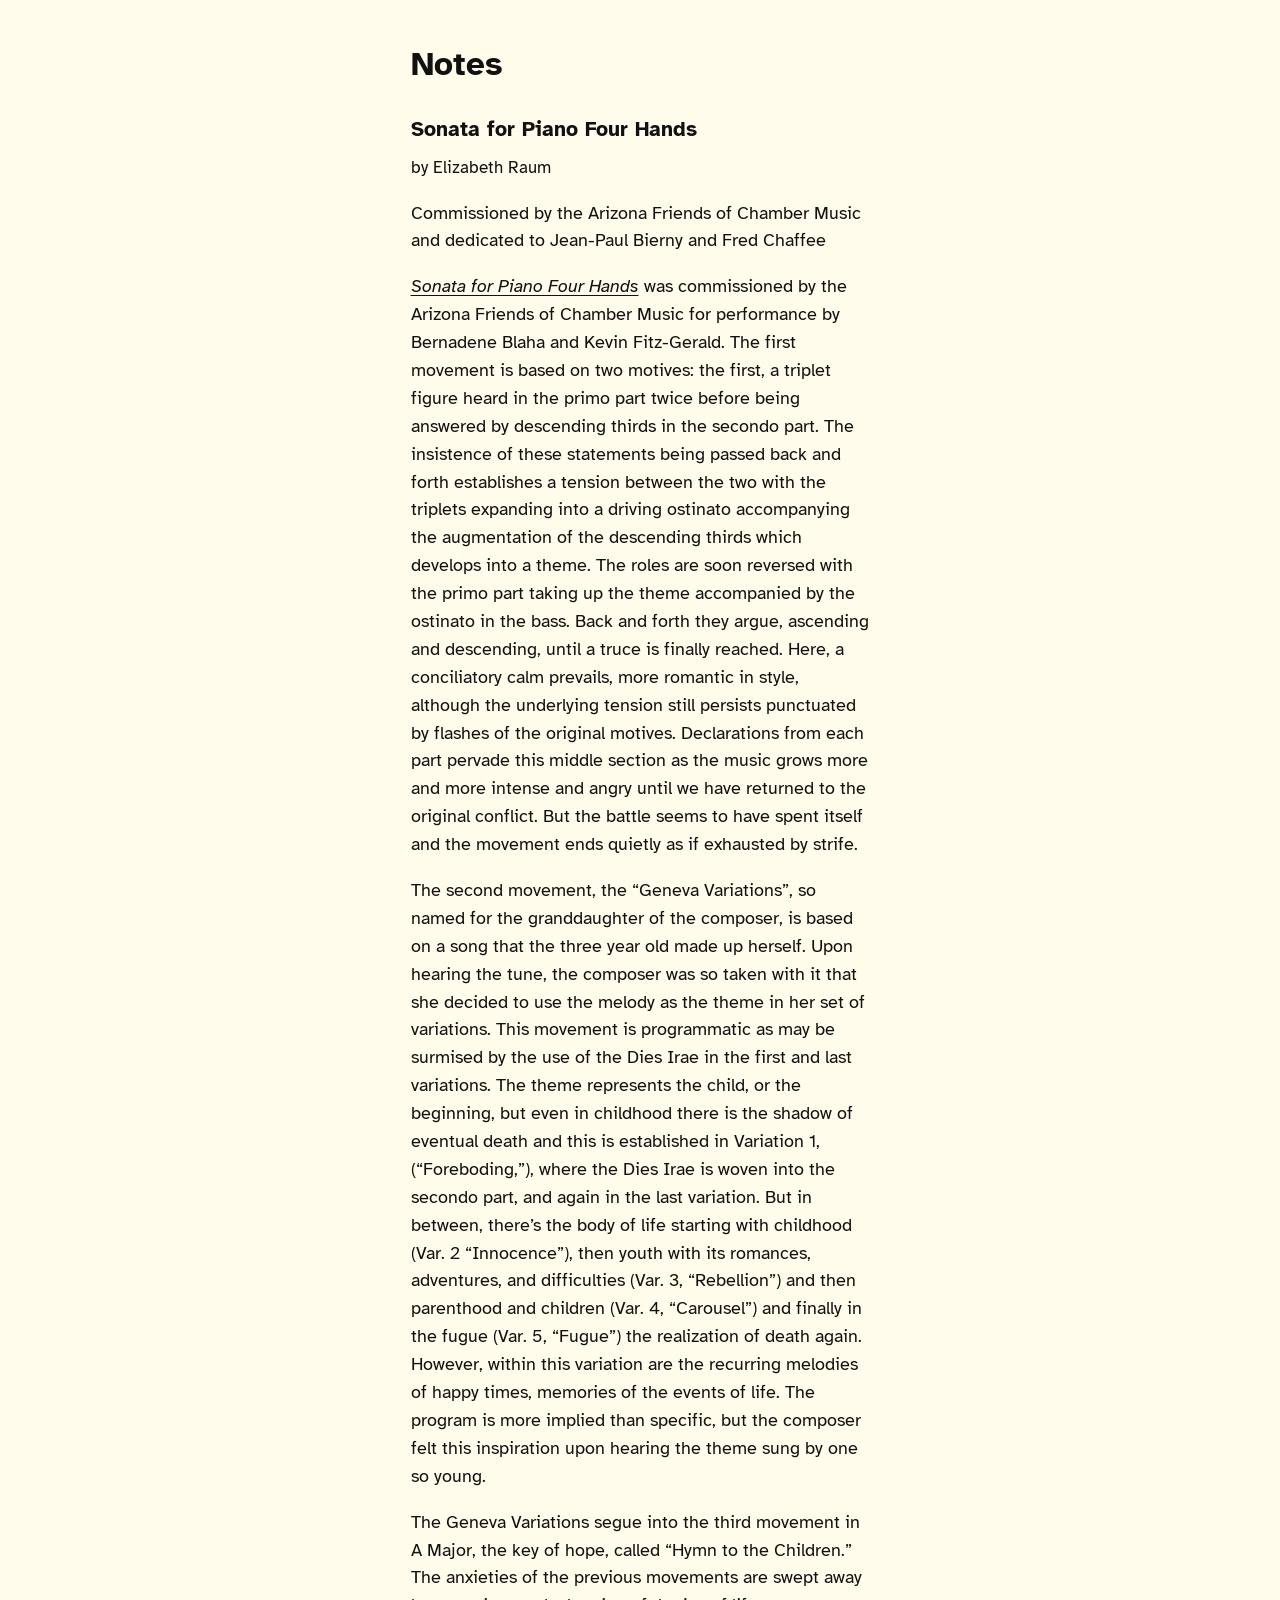
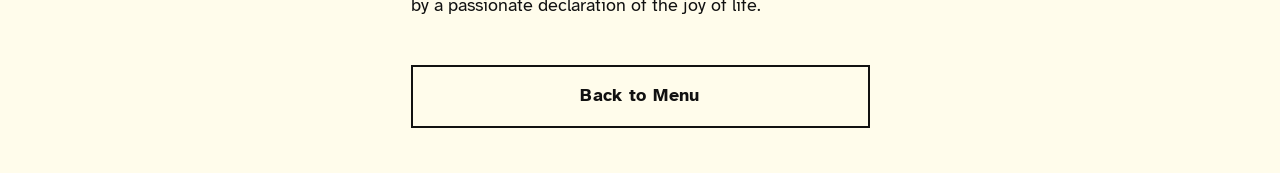
==== notes.html @ 63290809 "Initial commit" ====
<!DOCTYPE html>
<html lang="en">
<head>
  <meta charset="utf-8">
  <meta name="viewport" content="width=device-width, initial-scale=1">
  <meta name="theme-color" content="#FFFCEB">
  <title>Notes — Hands Together for Opera</title>
  <link rel="preconnect" href="https://fonts.googleapis.com">
  <link rel="preconnect" href="https://fonts.gstatic.com" crossorigin>
  <link href="https://fonts.googleapis.com/css2?family=Atkinson+Hyperlegible:ital,wght@0,400;0,700;1,400;1,700&display=swap" rel="stylesheet">
  <link rel="stylesheet" href="styles.css">
</head>
<body>
  <a class="skip-link" href="#page-title">Skip to main content</a>
  <main class="page">
    <h1 id="page-title" tabindex="-1">Notes</h1>

    <article>
      <h2>Sonata for Piano Four Hands</h2>
      <p class="composer">by Elizabeth Raum</p>
      <p>Commissioned by the Arizona Friends of Chamber Music and dedicated to Jean-Paul Bierny and Fred Chaffee</p>

      <p><a href="https://collections.cmccanada.org/final/Portal/Music-Library.aspx?component=AAEY&record=ffe3ba01-eb81-46fa-9c41-0b2122c32ba8&lang=en-CA"><cite>Sonata for Piano Four Hands</cite></a> was commissioned by the Arizona Friends of Chamber Music for performance by Bernadene Blaha and Kevin Fitz-Gerald. The first movement is based on two motives: the first, a triplet figure heard in the primo part twice before being answered by descending thirds in the secondo part. The insistence of these statements being passed back and forth establishes a tension between the two with the triplets expanding into a driving ostinato accompanying the augmentation of the descending thirds which develops into a theme. The roles are soon reversed with the primo part taking up the theme accompanied by the ostinato in the bass. Back and forth they argue, ascending and descending, until a truce is finally reached. Here, a conciliatory calm prevails, more romantic in style, although the underlying tension still persists punctuated by flashes of the original motives. Declarations from each part pervade this middle section as the music grows more and more intense and angry until we have returned to the original conflict. But the battle seems to have spent itself and the movement ends quietly as if exhausted by strife.</p>

      <p>The second movement, the “Geneva Variations”, so named for the granddaughter of the composer, is based on a song that the three year old made up herself. Upon hearing the tune, the composer was so taken with it that she decided to use the melody as the theme in her set of variations. This movement is programmatic as may be surmised by the use of the Dies Irae in the first and last variations. The theme represents the child, or the beginning, but even in childhood there is the shadow of eventual death and this is established in Variation 1, (“Foreboding,”), where the Dies Irae is woven into the secondo part, and again in the last variation. But in between, there’s the body of life starting with childhood (Var. 2 “Innocence”), then youth with its romances, adventures, and difficulties (Var. 3, “Rebellion”) and then parenthood and children (Var. 4, “Carousel”) and finally in the fugue (Var. 5, “Fugue”) the realization of death again. However, within this variation are the recurring melodies of happy times, memories of the events of life. The program is more implied than specific, but the composer felt this inspiration upon hearing the theme sung by one so young.</p>

      <p>The Geneva Variations segue into the third movement in A Major, the key of hope, called “Hymn to the Children.” The anxieties of the previous movements are swept away by a passionate declaration of the joy of life.</p>
    </article>

    <a class="btn btn-back" href="index.html">Back to Menu</a>
  </main>
</body>
</html>
---- styles.css ----
:root {
  --bg: #FFFCEB;
  --text: #111111;
  --space: 1.25rem;
  --max: 28rem;
  --tap: 48px;
}

*,
*::before,
*::after {
  box-sizing: border-box;
}

html {
  font-size: 112.5%;
  -webkit-text-size-adjust: 100%;
}

body {
  margin: 0;
  min-height: 100dvh;
  font-family: "Atkinson Hyperlegible", "Segoe UI", sans-serif;
  background: var(--bg);
  color: var(--text);
  line-height: 1.55;
}

a {
  color: var(--text);
  text-underline-offset: 0.15em;
}

a:hover,
a:active {
  background: var(--text);
  color: var(--bg);
  text-decoration: none;
}


.skip-link {
  position: absolute;
  top: 0;
  left: 0;
  z-index: 100;
  padding: 0.75rem 1rem;
  background: var(--text);
  color: var(--bg);
  font-weight: 700;
  text-decoration: none;
  transform: translateY(-120%);
}

.skip-link:focus,
.skip-link:focus-visible {
  transform: translateY(0);
  outline: 3px solid var(--text);
  outline-offset: 3px;
}

a:focus-visible,
.btn:focus-visible {
  outline: 3px solid var(--text);
  outline-offset: 3px;
}

.page {
  width: min(100%, var(--max));
  margin: 0 auto;
  padding: calc(var(--space) * 1.5) var(--space) calc(var(--space) * 2);
}

.landing {
  min-height: 100dvh;
  display: flex;
  flex-direction: column;
  justify-content: center;
}

.landing-header {
  text-align: center;
  margin-bottom: calc(var(--space) * 2);
}

.landing-header h1 {
  margin: 0 0 0.75rem;
  font-size: clamp(1.6rem, 7vw, 2rem);
  line-height: 1.2;
  font-weight: 700;
}

.meta {
  margin: 0;
  font-size: 1.1rem;
}

.meta span {
  display: block;
}

.nav-list {
  list-style: none;
  margin: 0;
  padding: 0;
  display: flex;
  flex-direction: column;
  gap: 1rem;
}

.btn {
  display: flex;
  align-items: center;
  justify-content: center;
  min-height: var(--tap);
  padding: 0.85rem 1rem;
  border: 2px solid var(--text);
  background: var(--bg);
  color: var(--text);
  text-decoration: none;
  text-align: center;
  font: inherit;
  font-weight: 700;
  letter-spacing: 0.02em;
  cursor: pointer;
  -webkit-tap-highlight-color: transparent;
}

.btn:hover,
.btn:active,
.btn:focus-visible {
  background: var(--text);
  color: var(--bg);
}

.btn-back {
  margin-top: calc(var(--space) * 2);
  width: 100%;
}

h1 {
  margin: 0 0 1.25rem;
  font-size: clamp(1.5rem, 6.5vw, 1.85rem);
  line-height: 1.2;
}

h2 {
  margin: 1.75rem 0 0.65rem;
  font-size: 1.15rem;
  line-height: 1.3;
}

h3 {
  margin: 1.1rem 0 0.4rem;
  font-size: 1.05rem;
  font-weight: 700;
}

p {
  margin: 0 0 1rem;
}

.program-item {
  margin-bottom: 1.5rem;
}

.program-item > p {
  margin-bottom: 0.35rem;
}

.composer {
  font-size: 0.95rem;
}

.movements {
  margin: 0.5rem 1.25rem 0 0.75rem;
  padding-left: 1.5rem;
  padding-right: 0;
}

.movements li {
  margin-bottom: 0.25rem;
}

.pause {
  margin: 1.75rem 0;
  text-align: center;
  font-style: italic;
}

.fine {
  margin-top: 2rem;
  text-align: center;
  font-weight: 700;
}

.bio + .bio {
  margin-top: 2rem;
  padding-top: 1.5rem;
  border-top: 1px solid color-mix(in srgb, var(--text) 20%, transparent);
}

.links {
  margin-top: 0.75rem;
}

.links a {
  display: inline-block;
  min-height: var(--tap);
  padding: 0.5rem 0;
  text-underline-offset: 0.15em;
}

.links a:hover,
.links a:active,
.links a:focus-visible {
  background: var(--text);
  color: var(--bg);
  text-decoration: none;
  padding-inline: 0.35rem;
}

.sponsor-block {
  margin-bottom: 2rem;
}

.sponsor-block h2 {
  margin-top: 0;
}

.logo {
  display: block;
  width: auto;
  max-width: 9rem;
  height: auto;
  margin: 0.75rem auto 0.35rem;
}

.logo-wide {
  max-width: 100%;
}

.sponsor-name {
  margin: 0.35rem 0 0;
  font-weight: 700;
}

.visually-hidden {
  position: absolute;
  width: 1px;
  height: 1px;
  padding: 0;
  margin: -1px;
  overflow: hidden;
  clip: rect(0, 0, 0, 0);
  white-space: nowrap;
  border: 0;
}

@media (min-width: 40rem) {
  .page {
    padding-block: 2.5rem;
  }
}

.sponsor-list {
  list-style: none;
  margin: 0.75rem 0 0;
  padding: 0;
  display: flex;
  flex-direction: column;
  gap: 0.75rem;
}

.sponsor-list a {
  display: inline-flex;
  align-items: center;
  min-height: var(--tap);
  font-weight: 700;
  text-underline-offset: 0.15em;
}

.sponsor-list a:hover,
.sponsor-list a:active,
.sponsor-list a:focus-visible {
  background: var(--text);
  color: var(--bg);
  text-decoration: none;
  padding-inline: 0.35rem;
}

.sponsor-link {
  display: inline-flex;
  align-items: center;
  min-height: var(--tap);
  font-weight: 700;
  text-underline-offset: 0.15em;
}

.sponsor-link:hover,
.sponsor-link:active,
.sponsor-link:focus-visible {
  background: var(--text);
  color: var(--bg);
  text-decoration: none;
  padding-inline: 0.35rem;
}

#page-title {
  scroll-margin-top: 1rem;
}

#page-title:focus {
  outline: none;
}

#page-title:focus-visible {
  outline: 3px solid var(--text);
  outline-offset: 4px;
}

.opera-word {
  white-space: nowrap;
}

.opera-o {
  position: relative;
  display: inline-block;
}

.opera-o .rose {
  position: absolute;
  left: 50%;
  top: 50%;
  width: 1.28em;
  height: 1.28em;
  transform: translate(-50%, -50%);
  pointer-events: none;
  line-height: 0;
  z-index: 1;
}

.opera-o .rose svg {
  display: block;
  width: 100%;
  height: 100%;
  overflow: visible;
}

.duo {
  margin: 0 0 1.25rem;
  font-size: 1.15rem;
  font-weight: 700;
}

.venue {
  margin: 0.85rem 0 0;
  font-size: 1rem;
}

.venue span {
  display: block;
}

.landing-header .meta {
  margin-bottom: 0;
}

.sponsors-page {
  text-align: center;
}

.sponsors-page .sponsor-list {
  align-items: center;
}

.sponsors-page .sponsor-list a,
.sponsors-page .sponsor-link {
  justify-content: center;
}

.movements-numbered {
  list-style: none;
  padding-left: 0.75rem;
}
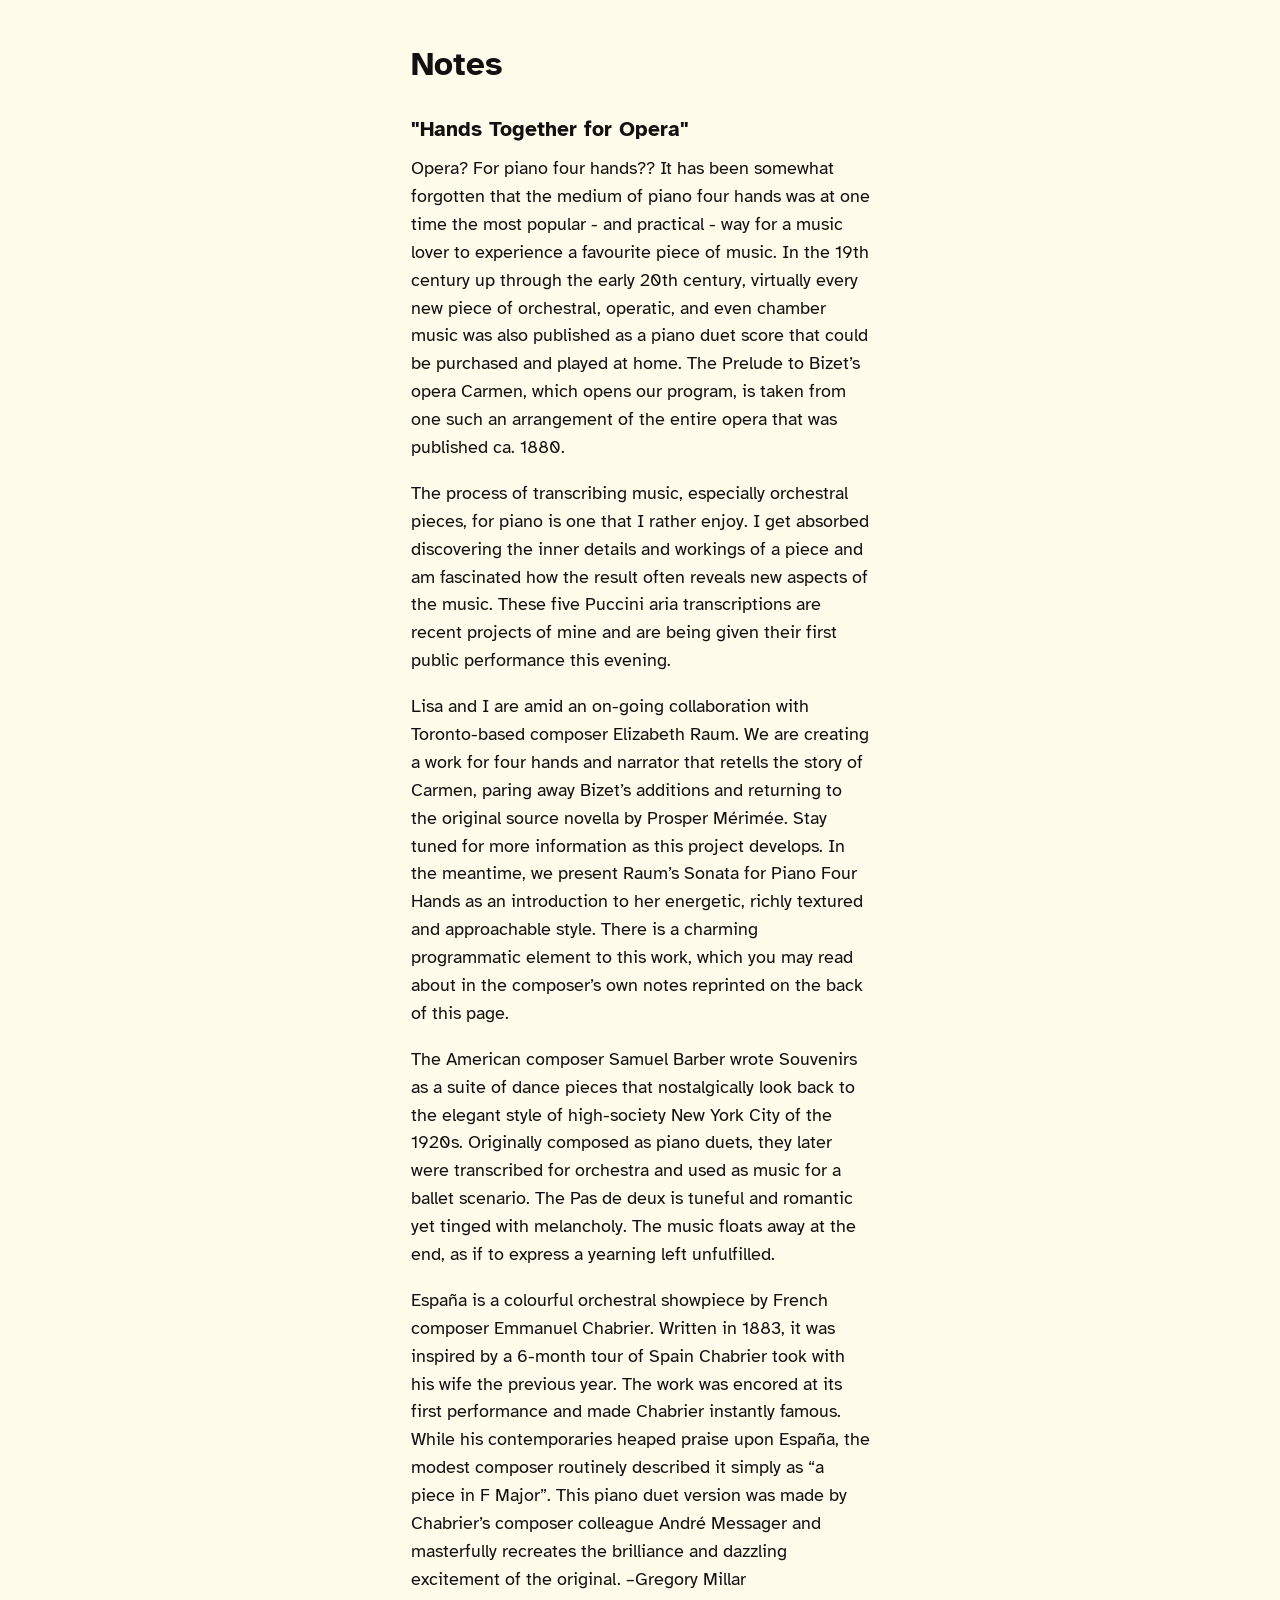
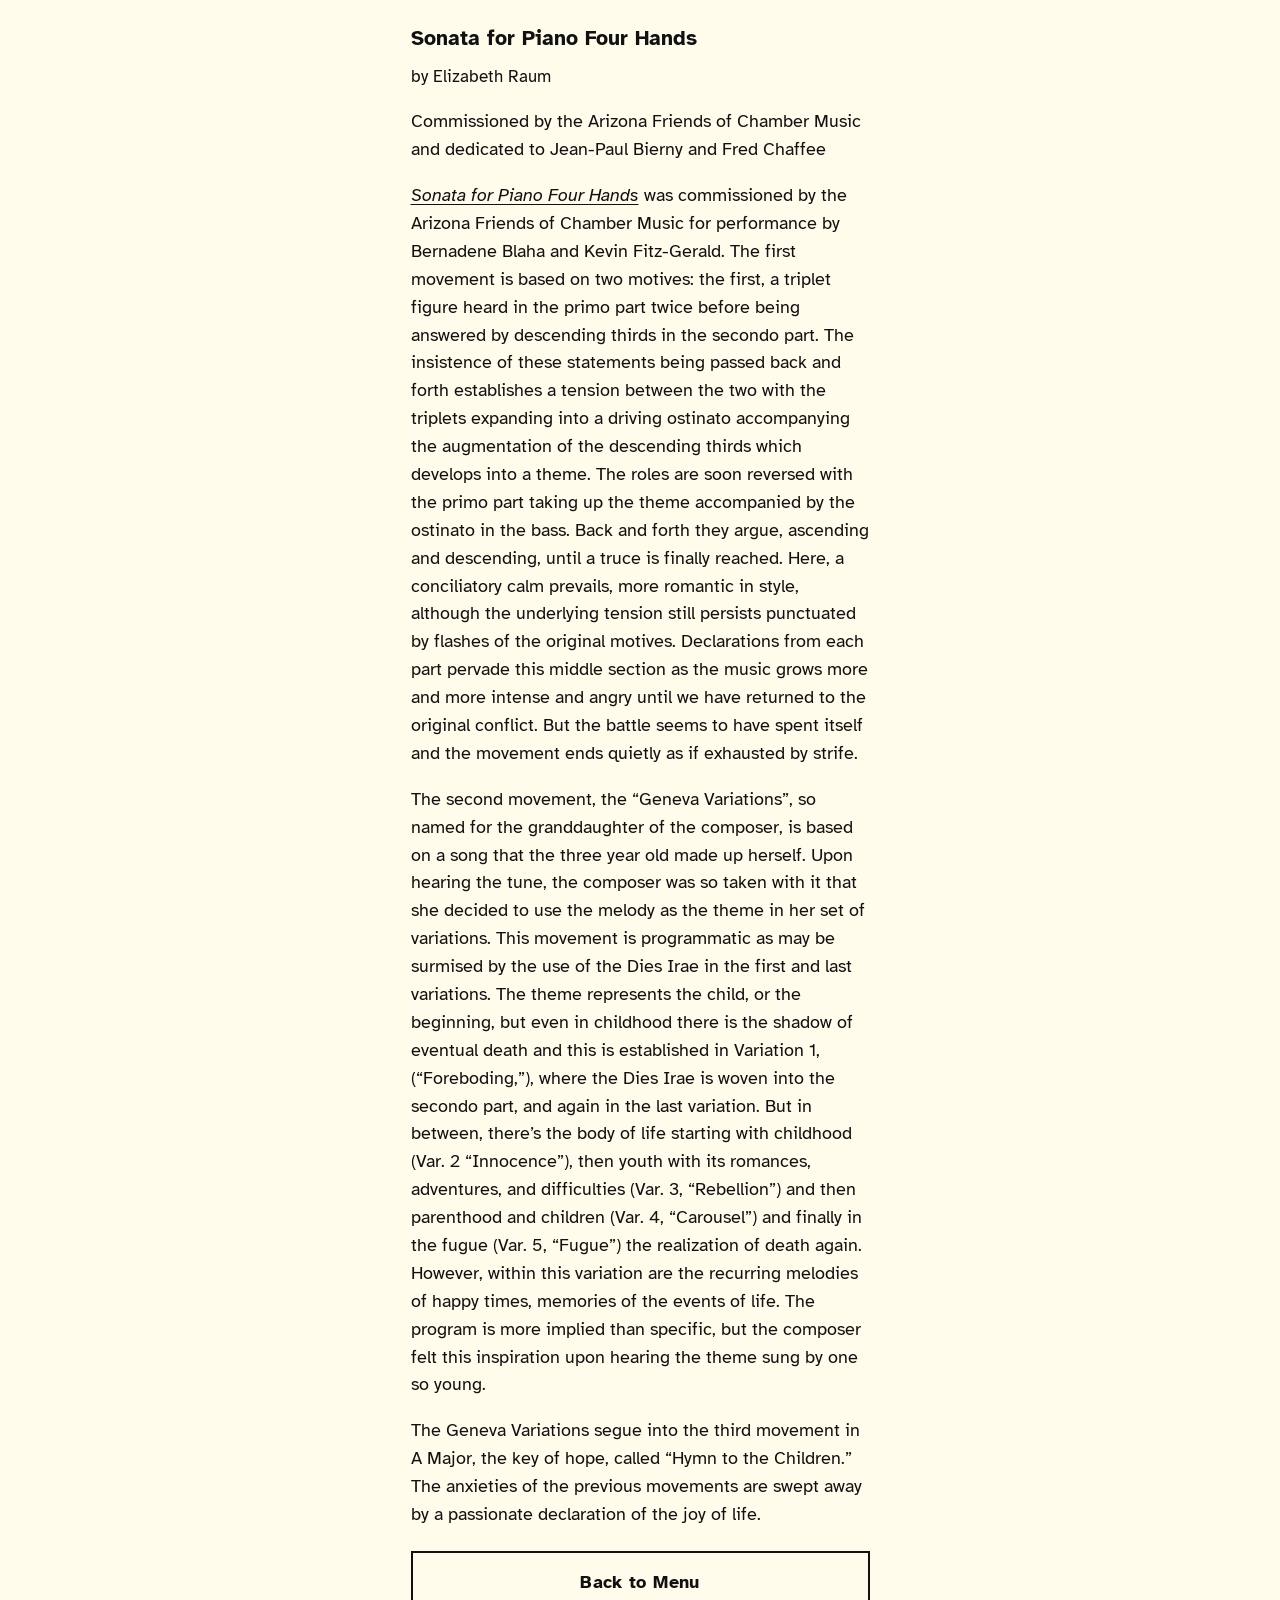
==== commit eefd7c66: "add Greg program note" ====
--- a/notes.html
+++ b/notes.html
@@ -16,6 +16,19 @@
     <h1 id="page-title" tabindex="-1">Notes</h1>
 
     <article>
+      <h2>"Hands Together for Opera"</h2>
+      <p>Opera?  For piano four hands??  It has been somewhat forgotten that the medium of piano four hands was at one time the most popular - and practical - way for a music lover to experience a favourite piece of music.  In the 19th century up through the early 20th century, virtually every new piece of orchestral, operatic, and even chamber music was also published as a piano duet score that could be purchased and played at home.  The Prelude to Bizet’s opera Carmen, which opens our program, is taken from one such an arrangement of the entire opera that was published ca. 1880.</p>
+
+      <p>The process of transcribing music, especially orchestral pieces, for piano is one that I rather enjoy.  I get absorbed discovering the inner details and workings of a piece and am fascinated how the result often reveals new aspects of the music.  These five Puccini aria transcriptions are recent projects of mine and are being given their first public performance this evening.</p>
+
+      <p>Lisa and I are amid an on-going collaboration with Toronto-based composer Elizabeth Raum.  We are creating a work for four hands and narrator that retells the story of Carmen, paring away Bizet’s additions and returning to the original source novella by Prosper Mérimée.  Stay tuned for more information as this project develops.  In the meantime, we present Raum’s Sonata for Piano Four Hands as an introduction to her energetic, richly textured and approachable style.  There is a charming programmatic element to this work, which you may read about in the composer’s own notes reprinted on the back of this page.</p>
+
+      <p>The American composer Samuel Barber wrote Souvenirs as a suite of dance pieces that nostalgically look back to the elegant style of high-society New York City of the 1920s.  Originally composed as piano duets, they later were transcribed for orchestra and used as music for a ballet scenario.  The Pas de deux is tuneful and romantic yet tinged with melancholy.  The music floats away at the end, as if to express a yearning left unfulfilled.</p>
+
+      <p>España is a colourful orchestral showpiece by French composer Emmanuel Chabrier.  Written in 1883, it was inspired by a 6-month tour of Spain Chabrier took with his wife the previous year.  The work was encored at its first performance and made Chabrier instantly famous.  While his contemporaries heaped praise upon España, the modest composer routinely described it simply as “a piece in F Major”.  This piano duet version was made by Chabrier’s composer colleague André Messager and masterfully recreates the brilliance and dazzling excitement of the original. –Gregory Millar
+    </p>
+      
+
       <h2>Sonata for Piano Four Hands</h2>
       <p class="composer">by Elizabeth Raum</p>
       <p>Commissioned by the Arizona Friends of Chamber Music and dedicated to Jean-Paul Bierny and Fred Chaffee</p>
--- a/styles.css
+++ b/styles.css
@@ -68,7 +68,7 @@
 .page {
   width: min(100%, var(--max));
   margin: 0 auto;
-  padding: calc(var(--space) * 1.5) var(--space) calc(var(--space) * 2);
+  padding: calc(var(--space) * 1.5) var(--space) 1rem;
 }
 
 .landing {
@@ -134,7 +134,7 @@
 }
 
 .btn-back {
-  margin-top: calc(var(--space) * 2);
+  margin-top: var(--space);
   width: 100%;
 }
 
@@ -189,7 +189,7 @@
 }
 
 .fine {
-  margin-top: 2rem;
+  margin-top: var(--space);
   text-align: center;
   font-weight: 700;
 }
@@ -222,6 +222,10 @@
 
 .sponsor-block {
   margin-bottom: 2rem;
+}
+
+.sponsor-block:last-of-type {
+  margin-bottom: 0;
 }
 
 .sponsor-block h2 {
@@ -259,7 +263,7 @@
 
 @media (min-width: 40rem) {
   .page {
-    padding-block: 2.5rem;
+    padding-block: 2.5rem 1rem;
   }
 }
 
@@ -383,3 +387,15 @@
   list-style: none;
   padding-left: 0.75rem;
 }
+
+.movements-nested {
+  list-style: disc;
+  margin: 0.35rem 0 0.25rem;
+  padding-left: 2.25rem;
+}
+
+.attacca {
+  margin: 0.25rem 0 0;
+  padding-left: 2.25rem;
+  font-style: italic;
+}
